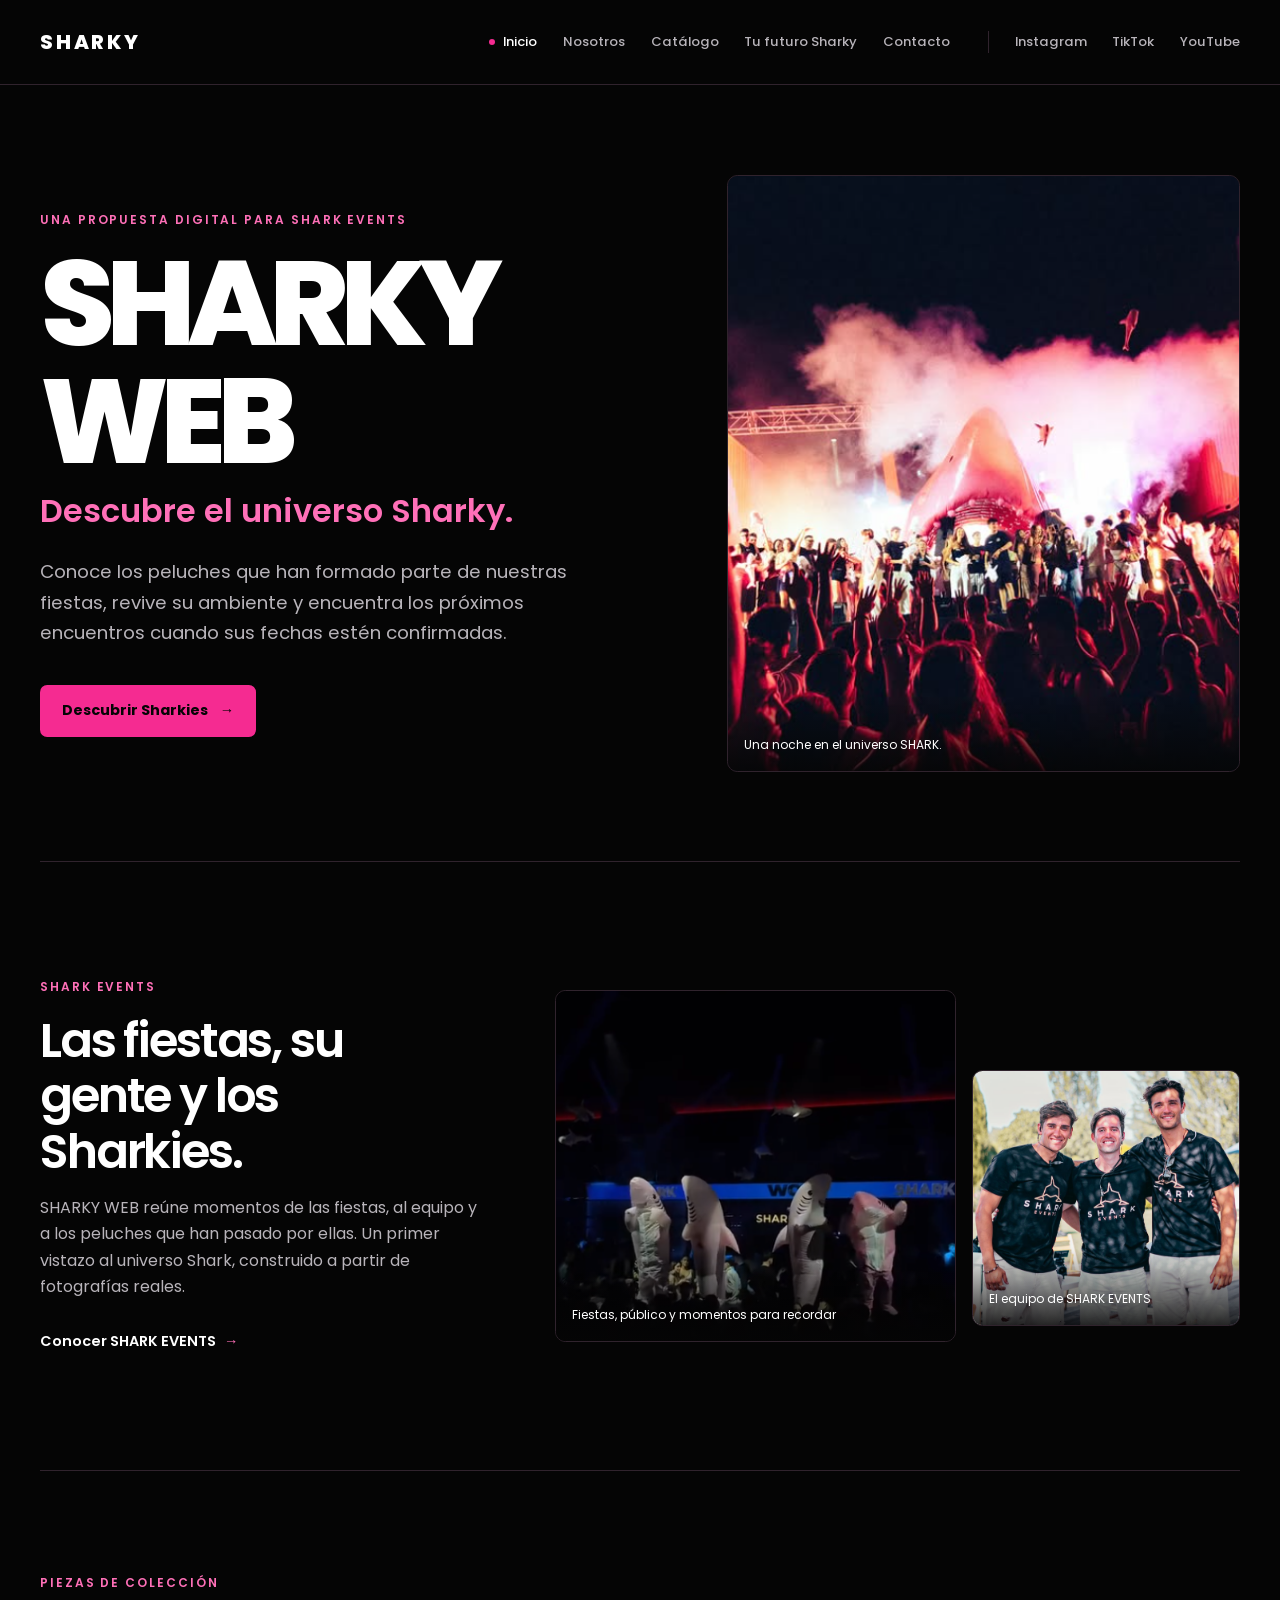
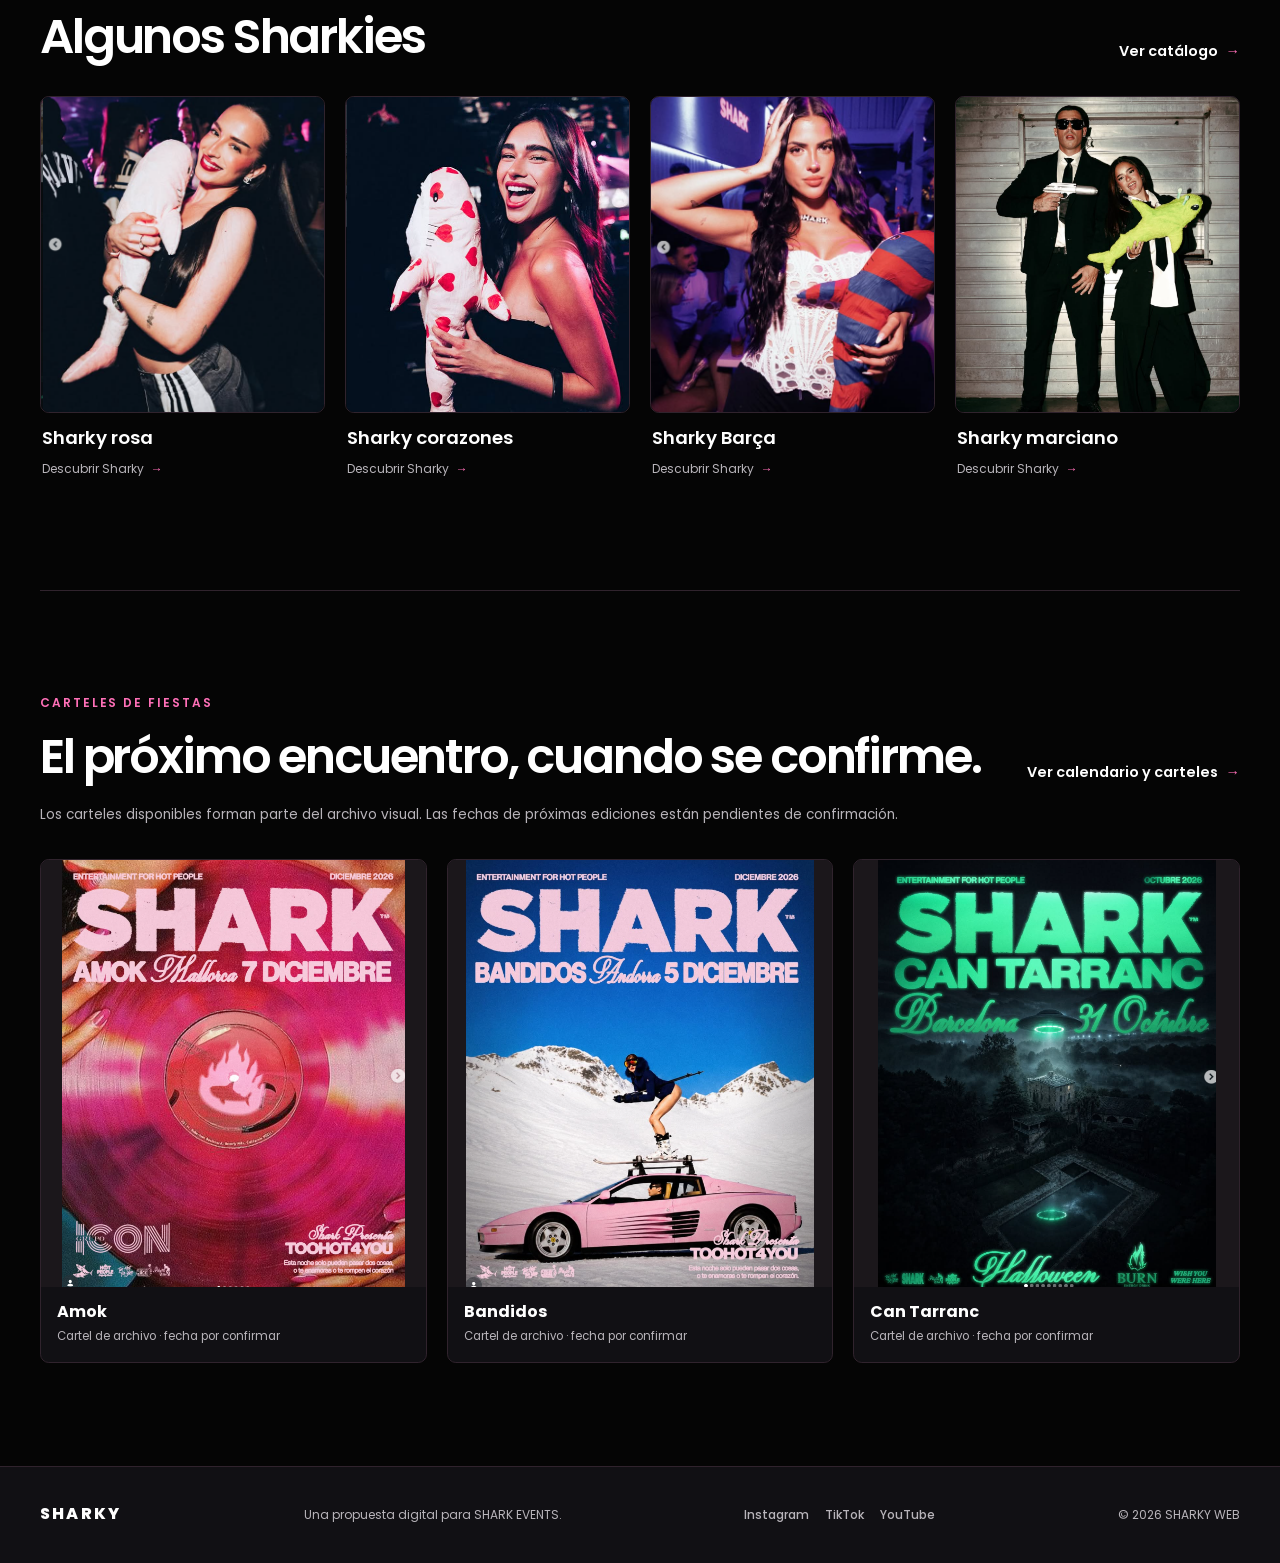
==== index.html @ 8a431811 "Principal sabes" ====
<!doctype html>
<html lang="es">
<head>
  <meta charset="utf-8">
  <meta name="viewport" content="width=device-width, initial-scale=1.0">
  <meta name="theme-color" content="#050505">
  <title>SHARKY WEB | Inicio</title>
  <link rel="preconnect" href="https://fonts.googleapis.com">
  <link rel="preconnect" href="https://fonts.gstatic.com" crossorigin>
  <link href="https://fonts.googleapis.com/css2?family=Poppins:wght@400;500;600;700;800&display=swap" rel="stylesheet">
  <link rel="stylesheet" href="../CSS/common.css">
  <link rel="stylesheet" href="../CSS/inicio.css">
  <script src="../JS/common.js" defer></script>
  <script src="../JS/catalogo.js" defer></script>
  <script src="../JS/eventos.js" defer></script>
</head>
<body>
  <a class="skip-link" href="#contenido">Saltar al contenido</a>
  <header class="site-header">
    <div class="container site-header__inner">
      <a class="site-logo" href="index.html" aria-label="SHARKY WEB, inicio">SHARKY</a>
      <button class="nav-toggle" type="button" aria-expanded="false" aria-controls="primary-navigation" aria-label="Abrir menú">
        <span></span><span></span><span></span>
      </button>
      <nav class="site-nav" id="primary-navigation" aria-label="Navegación principal">
        <div class="site-nav__links">
          <a class="site-nav__link" href="index.html">Inicio</a>
          <a class="site-nav__link" href="nosotros.html">Nosotros</a>
          <a class="site-nav__link" href="catalogo.html">Catálogo</a>
          <a class="site-nav__link" href="eventos.html">Tu futuro Sharky</a>
          <a class="site-nav__link" href="contacto.html">Contacto</a>
        </div>
        <div class="site-nav__social" aria-label="Redes sociales">
          <a href="contacto.html#redes">Instagram</a>
          <a href="contacto.html#redes">TikTok</a>
          <a href="contacto.html#redes">YouTube</a>
        </div>
      </nav>
    </div>
  </header>
  <main class="home-page" id="contenido">
    <section class="home-hero container" aria-labelledby="page-title">
      <div class="home-intro">
        <p class="eyebrow">Una propuesta digital para SHARK EVENTS</p>
        <h1 id="page-title">SHARKY WEB</h1>
        <p class="home-intro__subtitle">Descubre el universo Sharky.</p>
        <p class="home-intro__copy">Conoce los peluches que han formado parte de nuestras fiestas, revive su ambiente y encuentra los próximos encuentros cuando sus fechas estén confirmadas.</p>
        <a class="button button--primary" href="catalogo.html">Descubrir Sharkies <span class="button__arrow" aria-hidden="true">→</span></a>
      </div>
      <figure class="home-hero__media">
        <img src="../IMAGES/general/Captura de pantalla 2026-11-26 192529.png" alt="Público ante un escenario con humo rosa y una figura de tiburón" fetchpriority="high">
        <figcaption>Una noche en el universo SHARK.</figcaption>
      </figure>
    </section>

    <section class="home-about container" aria-labelledby="home-about-title">
      <div class="home-about__copy">
        <p class="eyebrow">SHARK EVENTS</p>
        <h2 id="home-about-title">Las fiestas, su gente y los Sharkies.</h2>
        <p>SHARKY WEB reúne momentos de las fiestas, al equipo y a los peluches que han pasado por ellas. Un primer vistazo al universo Shark, construido a partir de fotografías reales.</p>
        <a class="text-link" href="nosotros.html">Conocer SHARK EVENTS <span aria-hidden="true">→</span></a>
      </div>
      <div class="home-about__photos">
        <figure class="home-photo home-photo--crowd">
          <img src="../IMAGES/general/Captura de pantalla 2026-11-26 193026.png" alt="Público ante personas con disfraces inflables de tiburón" loading="lazy">
          <figcaption>Fiestas, público y momentos para recordar</figcaption>
        </figure>
        <figure class="home-photo home-photo--team">
          <img src="../IMAGES/equipo_fiestas_ambiente/Captura de pantalla 2026-11-26 193232.png" alt="Tres integrantes del equipo con camisetas SHARK EVENTS" loading="lazy">
          <figcaption>El equipo de SHARK EVENTS</figcaption>
        </figure>
      </div>
    </section>

    <section class="home-section container" aria-labelledby="featured-sharkies-title">
      <div class="section-heading">
        <div>
          <p class="eyebrow">Piezas de colección</p>
          <h2 id="featured-sharkies-title">Algunos Sharkies</h2>
        </div>
        <a class="text-link" href="catalogo.html">Ver catálogo <span aria-hidden="true">→</span></a>
      </div>
      <div class="sharky-grid sharky-grid--featured" data-sharky-featured data-limit="4" aria-live="polite"></div>
    </section>

    <section class="home-section home-events container" aria-labelledby="home-events-title">
      <div class="section-heading">
        <div>
          <p class="eyebrow">Carteles de fiestas</p>
          <h2 id="home-events-title">El próximo encuentro, cuando se confirme.</h2>
        </div>
        <a class="text-link" href="eventos.html">Ver calendario y carteles <span aria-hidden="true">→</span></a>
      </div>
      <p class="home-events__note">Los carteles disponibles forman parte del archivo visual. Las fechas de próximas ediciones están pendientes de confirmación.</p>
      <div class="event-preview-grid" data-event-preview data-limit="3" aria-live="polite"></div>
    </section>
  </main>
  <footer class="site-footer">
    <div class="container site-footer__inner">
      <a class="site-footer__brand" href="index.html">SHARKY</a>
      <p>Una propuesta digital para SHARK EVENTS.</p>
      <div class="site-footer__links" aria-label="Enlaces sociales">
        <a href="contacto.html#redes">Instagram</a>
        <a href="contacto.html#redes">TikTok</a>
        <a href="contacto.html#redes">YouTube</a>
      </div>
      <small>© 2026 SHARKY WEB</small>
    </div>
  </footer>
</body>
</html>
---- CSS/common.css ----
:root {
  color-scheme: dark;
  --color-black: #050505;
  --color-black-soft: #111014;
  --color-pink: #f52b91;
  --color-pink-light: #ff70b8;
  --color-white: #ffffff;
  --color-gray: #b8b4ba;
  --color-border: #30232d;
  --content-width: 1280px;
  --page-gutter: clamp(1rem, 3.2vw, 2.5rem);
  --transition: 180ms ease;
  font-family: "Poppins", sans-serif;
  font-synthesis: none;
  text-rendering: optimizeLegibility;
}

* {
  box-sizing: border-box;
}

html {
  min-width: 320px;
  scroll-behavior: smooth;
}

body {
  min-height: 100vh;
  margin: 0;
  display: flex;
  flex-direction: column;
  background: var(--color-black);
  color: var(--color-white);
  font-size: 1rem;
  line-height: 1.65;
}

body,
button,
a {
  font-family: "Poppins", sans-serif;
}

a {
  color: inherit;
  text-decoration: none;
}

a:focus-visible,
button:focus-visible {
  outline: 2px solid var(--color-pink-light);
  outline-offset: 4px;
}

button {
  color: inherit;
}

img {
  display: block;
  max-width: 100%;
  height: auto;
}

h1,
h2,
h3,
p {
  margin-top: 0;
}

h1,
h2,
h3 {
  line-height: 1.15;
}

.container {
  width: min(100% - var(--page-gutter) * 2, var(--content-width));
  margin-inline: auto;
}

.skip-link {
  position: absolute;
  z-index: 20;
  top: 0.75rem;
  left: 0.75rem;
  padding: 0.65rem 1rem;
  transform: translateY(-160%);
  border-radius: 0.35rem;
  background: var(--color-pink);
  color: var(--color-black);
  font-weight: 700;
}

.skip-link:focus {
  transform: translateY(0);
}

.site-header {
  position: relative;
  z-index: 10;
  border-bottom: 1px solid var(--color-border);
  background: var(--color-black);
}

.site-header__inner {
  min-height: 5.25rem;
  display: flex;
  align-items: center;
  justify-content: space-between;
  gap: 2rem;
}

.site-logo,
.site-footer__brand {
  flex: 0 0 auto;
  font-size: 1.25rem;
  font-weight: 800;
  letter-spacing: 0.14em;
}

.site-logo:hover,
.site-footer__brand:hover {
  color: var(--color-pink-light);
}

.site-nav {
  display: flex;
  align-items: center;
  gap: clamp(1.25rem, 3vw, 2.5rem);
}

.site-nav__links,
.site-nav__social {
  display: flex;
  align-items: center;
  gap: clamp(1rem, 2vw, 1.75rem);
}

.site-nav__link,
.site-nav__social a,
.site-footer__links a {
  color: var(--color-gray);
  font-size: 0.82rem;
  font-weight: 500;
  transition: color var(--transition);
}

.site-nav__link:hover,
.site-nav__social a:hover,
.site-footer__links a:hover {
  color: var(--color-white);
}

.site-nav__link[aria-current="page"] {
  color: var(--color-white);
}

.site-nav__link[aria-current="page"]::before {
  display: inline-block;
  width: 0.38rem;
  height: 0.38rem;
  margin: 0 0.5rem 0.1rem 0;
  border-radius: 50%;
  background: var(--color-pink);
  content: "";
}

.site-nav__social {
  padding-left: clamp(1rem, 2vw, 1.75rem);
  border-left: 1px solid var(--color-border);
}

.nav-toggle {
  display: none;
  width: 2.75rem;
  height: 2.75rem;
  align-items: center;
  justify-content: center;
  flex-direction: column;
  gap: 0.3rem;
  border: 1px solid var(--color-border);
  border-radius: 0.4rem;
  background: transparent;
  cursor: pointer;
}

.nav-toggle span {
  width: 1.15rem;
  height: 2px;
  background: var(--color-white);
  transition: transform var(--transition), opacity var(--transition);
}

.nav-toggle[aria-expanded="true"] span:first-child {
  transform: translateY(0.4rem) rotate(45deg);
}

.nav-toggle[aria-expanded="true"] span:nth-child(2) {
  opacity: 0;
}

.nav-toggle[aria-expanded="true"] span:last-child {
  transform: translateY(-0.4rem) rotate(-45deg);
}

.page-content {
  flex: 1;
  padding-block: clamp(4rem, 9vw, 8rem);
}

.page-intro {
  max-width: 48rem;
}

.page-intro h1 {
  margin-bottom: 1rem;
  font-size: clamp(2.4rem, 6vw, 4.5rem);
  font-weight: 700;
  letter-spacing: -0.055em;
}

.page-intro > p:last-child {
  max-width: 42rem;
  margin-bottom: 0;
  color: var(--color-gray);
  font-size: clamp(1rem, 2vw, 1.15rem);
}

.eyebrow {
  margin-bottom: 1rem;
  color: var(--color-pink-light);
  font-size: 0.75rem;
  font-weight: 600;
  letter-spacing: 0.16em;
  text-transform: uppercase;
}

.button {
  min-height: 3.25rem;
  display: inline-flex;
  align-items: center;
  justify-content: center;
  gap: 0.75rem;
  padding: 0.8rem 1.3rem;
  border: 1px solid transparent;
  border-radius: 0.45rem;
  font-size: 0.9rem;
  font-weight: 700;
  transition: background-color var(--transition), border-color var(--transition), color var(--transition);
}

.button--primary {
  background: var(--color-pink);
  color: var(--color-black);
}

.button--primary:hover {
  background: #d91e7b;
}

.button--secondary {
  border-color: var(--color-pink);
  background: transparent;
  color: var(--color-white);
}

.button--secondary:hover {
  background: rgb(245 43 145 / 10%);
  border-color: var(--color-pink-light);
}

.button__arrow {
  display: inline-block;
  transition: transform var(--transition);
}

.button:hover .button__arrow {
  transform: translateX(0.25rem);
}

.sharky-grid {
  display: grid;
  grid-template-columns: repeat(4, minmax(0, 1fr));
  gap: clamp(0.8rem, 2vw, 1.25rem);
}

.sharky-card {
  min-width: 0;
}

.sharky-card__media {
  overflow: hidden;
  aspect-ratio: 0.9;
  border: 1px solid var(--color-border);
  border-radius: 0.55rem;
  background: var(--color-black-soft);
}

.sharky-card__media img {
  width: 100%;
  height: 100%;
  object-fit: cover;
  transition: transform 250ms ease;
}

.sharky-card:hover .sharky-card__media img {
  transform: scale(1.025);
}

.sharky-card__content {
  padding: 0.85rem 0.1rem 0.4rem;
}

.sharky-card__title {
  margin-bottom: 0.45rem;
  font-size: clamp(0.95rem, 1.5vw, 1.15rem);
  font-weight: 600;
}

.sharky-card__title a:hover,
.sharky-card__title a:focus-visible {
  color: var(--color-pink-light);
}

.sharky-card__link {
  display: inline-flex;
  align-items: center;
  gap: 0.45rem;
  color: var(--color-gray);
  font-size: 0.75rem;
}

.sharky-card__link span {
  color: var(--color-pink-light);
  transition: transform var(--transition);
}

.sharky-card__link:hover span {
  transform: translateX(0.2rem);
}

.event-preview-grid {
  display: grid;
  grid-template-columns: repeat(3, minmax(0, 1fr));
  gap: clamp(0.8rem, 2vw, 1.25rem);
}

.event-preview-card {
  min-width: 0;
  overflow: hidden;
  border: 1px solid var(--color-border);
  border-radius: 0.55rem;
  background: var(--color-black-soft);
  transition: transform var(--transition), border-color var(--transition);
}

.event-preview-card:hover {
  transform: translateY(-0.2rem);
  border-color: var(--color-pink);
}

.event-preview-card__link {
  display: block;
}

.event-preview-card__image {
  width: 100%;
  aspect-ratio: 0.9;
  background: #1b171b;
  object-fit: contain;
}

.event-preview-card__content {
  padding: 1rem;
}

.event-preview-card__title {
  margin-bottom: 0.35rem;
  font-size: 1rem;
}

.event-preview-card__meta {
  margin: 0;
  color: var(--color-gray);
  font-size: 0.72rem;
}

.site-footer {
  margin-top: auto;
  border-top: 1px solid var(--color-border);
  background: var(--color-black-soft);
}

.site-footer__inner {
  min-height: 6rem;
  display: flex;
  align-items: center;
  justify-content: space-between;
  gap: 1rem 2rem;
  padding-block: 1.5rem;
}

.site-footer__brand {
  font-size: 1rem;
}

.site-footer__inner p,
.site-footer__inner small {
  margin: 0;
  color: var(--color-gray);
  font-size: 0.75rem;
}

.site-footer__links {
  display: flex;
  gap: 1rem;
}

.site-footer__links a {
  font-size: 0.75rem;
}

@media (max-width: 960px) {
  .sharky-grid {
    grid-template-columns: repeat(2, minmax(0, 1fr));
  }

  .event-preview-grid {
    grid-template-columns: repeat(2, minmax(0, 1fr));
  }

  .site-header__inner {
    min-height: 4.75rem;
    flex-wrap: wrap;
    gap: 0;
    padding-block: 0.6rem;
  }

  .nav-toggle {
    display: flex;
  }

  .site-nav {
    display: none;
    width: 100%;
    align-items: stretch;
    flex-direction: column;
    gap: 1.25rem;
    padding: 1.25rem 0 0.75rem;
  }

  .site-header.is-menu-open .site-nav {
    display: flex;
  }

  .site-nav__links,
  .site-nav__social {
    align-items: stretch;
    flex-direction: column;
    gap: 0;
  }

  .site-nav__link,
  .site-nav__social a {
    padding: 0.7rem 0;
    font-size: 0.95rem;
  }

  .site-nav__social {
    padding: 0.6rem 0 0;
    border-top: 1px solid var(--color-border);
    border-left: 0;
  }

  .site-footer__inner {
    flex-wrap: wrap;
  }
}

@media (max-width: 520px) {
  .sharky-grid {
    grid-template-columns: repeat(2, minmax(0, 1fr));
    gap: 0.75rem;
  }

  .event-preview-grid {
    grid-template-columns: 1fr;
  }

  .site-footer__inner {
    align-items: flex-start;
    flex-direction: column;
    gap: 0.8rem;
  }

  .page-content {
    padding-block: 3.5rem 5rem;
  }
}

@media (prefers-reduced-motion: reduce) {
  *,
  *::before,
  *::after {
    scroll-behavior: auto !important;
    transition-duration: 0.01ms !important;
  }
}
---- CSS/inicio.css ----
.home-page {
  width: 100%;
}

.home-hero {
  min-height: min(45rem, calc(100svh - 5.25rem));
  display: grid;
  grid-template-columns: minmax(0, 1fr) minmax(18rem, 0.86fr);
  align-items: center;
  gap: clamp(2rem, 7vw, 6rem);
  padding-block: clamp(3rem, 7vw, 6.5rem);
}

.home-intro {
  max-width: 34rem;
}

.home-intro h1 {
  margin-bottom: 0.25rem;
  font-size: clamp(3.5rem, 11vw, 7.5rem);
  font-weight: 800;
  letter-spacing: -0.075em;
  line-height: 0.98;
}

.home-intro__subtitle {
  margin-bottom: 1.25rem;
  color: var(--color-pink-light);
  font-size: clamp(1.3rem, 3vw, 2rem);
  font-weight: 600;
}

.home-intro__copy {
  max-width: 38rem;
  margin-bottom: 2.25rem;
  color: var(--color-gray);
  font-size: clamp(1rem, 2vw, 1.15rem);
}

.home-hero__media,
.home-photo {
  position: relative;
  margin: 0;
  overflow: hidden;
  border: 1px solid var(--color-border);
  border-radius: 0.65rem;
  background: var(--color-black-soft);
}

.home-hero__media {
  aspect-ratio: 0.86;
  max-height: 38rem;
}

.home-hero__media img,
.home-photo img {
  width: 100%;
  height: 100%;
  object-fit: cover;
}

.home-hero__media img {
  object-position: center 38%;
}

.home-hero__media figcaption,
.home-photo figcaption {
  position: absolute;
  right: 0;
  bottom: 0;
  left: 0;
  padding: 2.5rem 1rem 1rem;
  background: linear-gradient(transparent, rgb(5 5 5 / 85%));
  color: var(--color-white);
  font-size: 0.75rem;
}

.home-about {
  display: grid;
  grid-template-columns: minmax(15rem, 0.78fr) minmax(0, 1.22fr);
  align-items: center;
  gap: clamp(2rem, 6vw, 5rem);
  padding-block: clamp(4rem, 9vw, 8rem);
  border-top: 1px solid var(--color-border);
}

.home-about__copy h2,
.section-heading h2 {
  margin-bottom: 1rem;
  font-size: clamp(1.8rem, 4vw, 3rem);
  font-weight: 600;
  letter-spacing: -0.045em;
}

.home-about__copy > p:not(.eyebrow) {
  margin-bottom: 1.75rem;
  color: var(--color-gray);
}

.home-about__photos {
  min-height: 22rem;
  display: grid;
  grid-template-columns: 1.2fr 0.8fr;
  align-items: center;
  gap: 1rem;
}

.home-photo--crowd {
  height: 22rem;
}

.home-photo--team {
  height: 16rem;
  margin-top: 4rem;
}

.home-section {
  padding-block: clamp(3.5rem, 8vw, 6.5rem);
  border-top: 1px solid var(--color-border);
}

.section-heading {
  display: flex;
  align-items: end;
  justify-content: space-between;
  gap: 1.5rem;
  margin-bottom: 2rem;
}

.section-heading h2 {
  margin-bottom: 0;
}

.text-link {
  display: inline-flex;
  align-items: center;
  gap: 0.5rem;
  color: var(--color-white);
  font-size: 0.9rem;
  font-weight: 600;
  white-space: nowrap;
}

.text-link span {
  color: var(--color-pink-light);
  transition: transform var(--transition);
}

.text-link:hover span {
  transform: translateX(0.25rem);
}

.home-events__note {
  margin: -0.75rem 0 2rem;
  color: var(--color-gray);
  font-size: 0.85rem;
}

@media (max-width: 800px) {
  .home-hero {
    min-height: auto;
    grid-template-columns: 1fr;
  }

  .home-hero__media {
    width: min(100%, 34rem);
    max-height: 32rem;
    justify-self: center;
  }

  .home-about {
    grid-template-columns: 1fr;
  }
}

@media (max-width: 560px) {
  .home-about__photos {
    min-height: 0;
    grid-template-columns: 1fr;
  }

  .home-photo--crowd {
    height: 18rem;
  }

  .home-photo--team {
    width: 82%;
    height: 14rem;
    margin: -0.25rem 0 0 auto;
  }

  .section-heading {
    align-items: flex-start;
    flex-direction: column;
  }
}
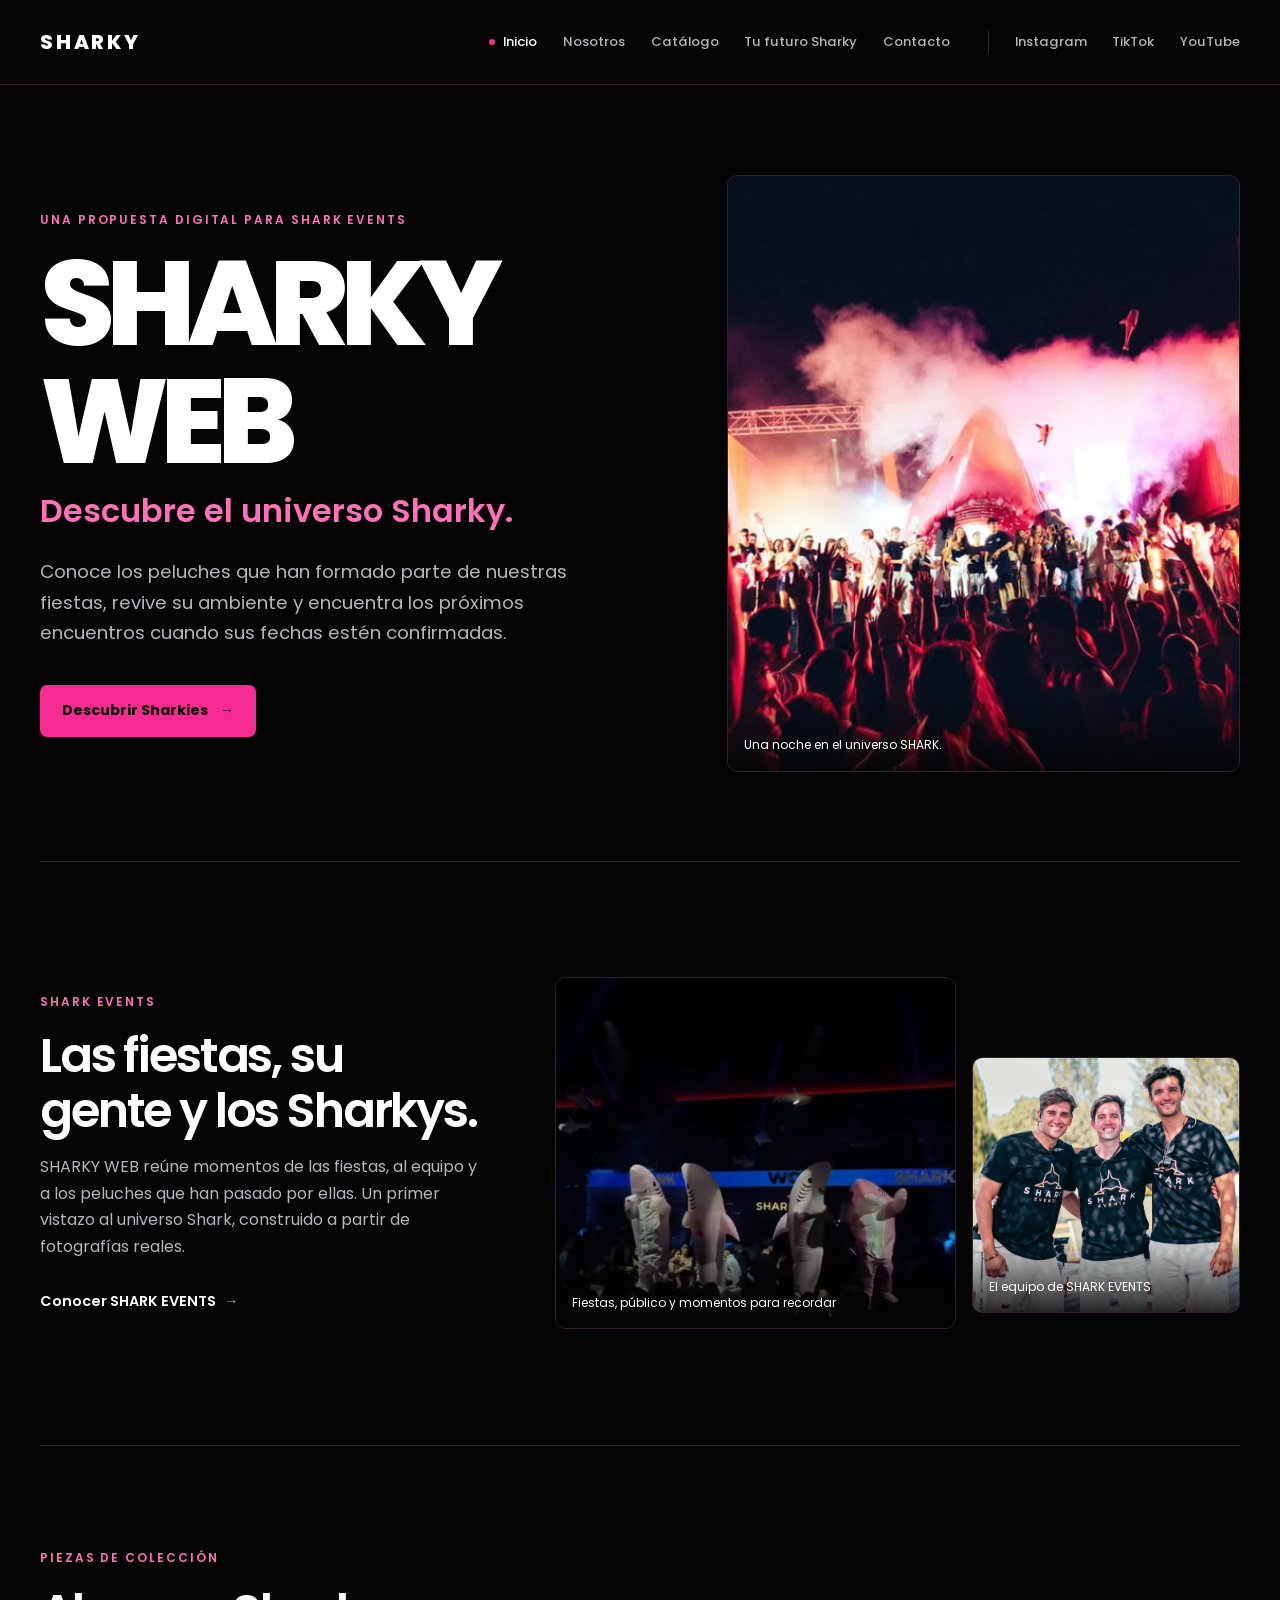
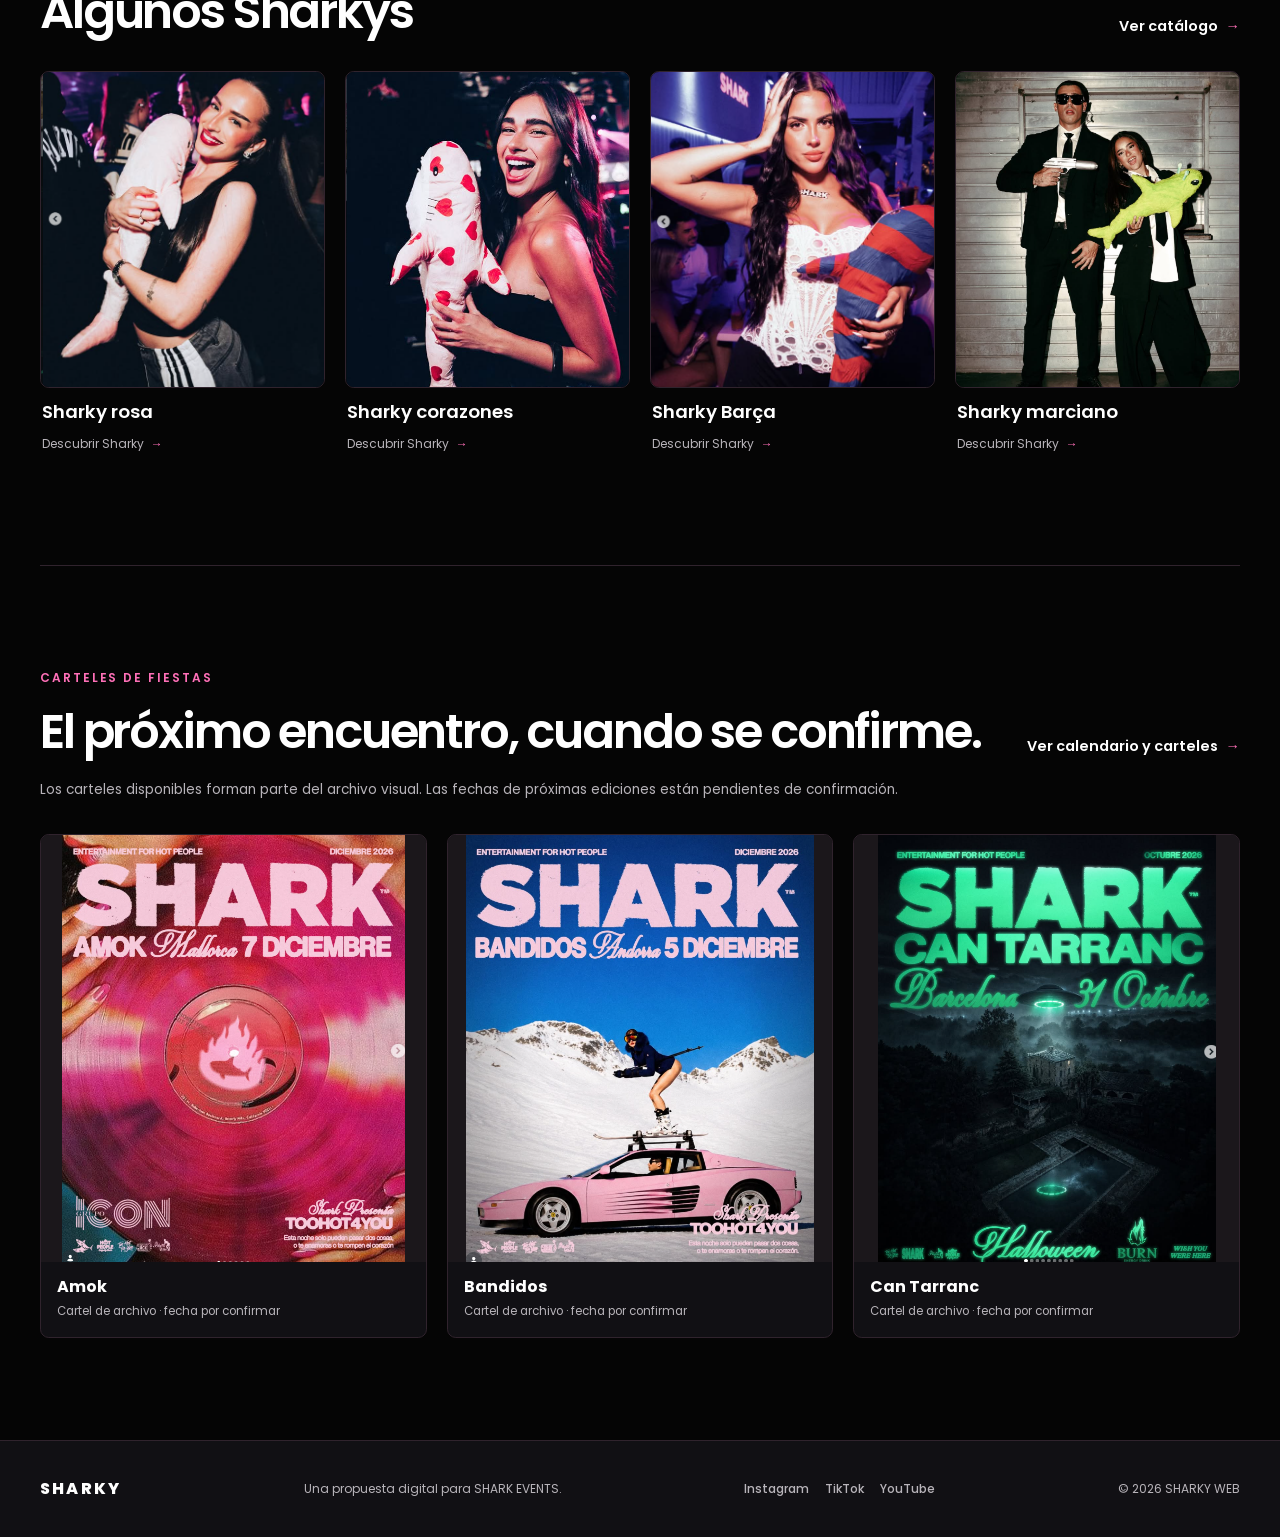
==== commit 8bba05f0: "v4" ====
--- a/index.html
+++ b/index.html
@@ -8,11 +8,11 @@
   <link rel="preconnect" href="https://fonts.googleapis.com">
   <link rel="preconnect" href="https://fonts.gstatic.com" crossorigin>
   <link href="https://fonts.googleapis.com/css2?family=Poppins:wght@400;500;600;700;800&display=swap" rel="stylesheet">
-  <link rel="stylesheet" href="../CSS/common.css">
-  <link rel="stylesheet" href="../CSS/inicio.css">
-  <script src="../JS/common.js" defer></script>
-  <script src="../JS/catalogo.js" defer></script>
-  <script src="../JS/eventos.js" defer></script>
+  <link rel="stylesheet" href="CSS/common.css">
+  <link rel="stylesheet" href="CSS/inicio.css">
+  <script src="JS/common.js" defer></script>
+  <script src="JS/catalogo.js" defer></script>
+  <script src="JS/eventos.js" defer></script>
 </head>
 <body>
   <a class="skip-link" href="#contenido">Saltar al contenido</a>
@@ -48,7 +48,7 @@
         <a class="button button--primary" href="catalogo.html">Descubrir Sharkies <span class="button__arrow" aria-hidden="true">→</span></a>
       </div>
       <figure class="home-hero__media">
-        <img src="../IMAGES/general/Captura de pantalla 2026-11-26 192529.png" alt="Público ante un escenario con humo rosa y una figura de tiburón" fetchpriority="high">
+        <img src="IMAGES/general/Captura de pantalla 2026-11-26 192529.png" alt="Público ante un escenario con humo rosa y una figura de tiburón" fetchpriority="high">
         <figcaption>Una noche en el universo SHARK.</figcaption>
       </figure>
     </section>
@@ -56,17 +56,17 @@
     <section class="home-about container" aria-labelledby="home-about-title">
       <div class="home-about__copy">
         <p class="eyebrow">SHARK EVENTS</p>
-        <h2 id="home-about-title">Las fiestas, su gente y los Sharkies.</h2>
+        <h2 id="home-about-title">Las fiestas, su gente y los Sharkys.</h2>
         <p>SHARKY WEB reúne momentos de las fiestas, al equipo y a los peluches que han pasado por ellas. Un primer vistazo al universo Shark, construido a partir de fotografías reales.</p>
         <a class="text-link" href="nosotros.html">Conocer SHARK EVENTS <span aria-hidden="true">→</span></a>
       </div>
       <div class="home-about__photos">
         <figure class="home-photo home-photo--crowd">
-          <img src="../IMAGES/general/Captura de pantalla 2026-11-26 193026.png" alt="Público ante personas con disfraces inflables de tiburón" loading="lazy">
+          <img src="IMAGES/general/Captura de pantalla 2026-11-26 193026.png" alt="Público ante personas con disfraces inflables de tiburón" loading="lazy">
           <figcaption>Fiestas, público y momentos para recordar</figcaption>
         </figure>
         <figure class="home-photo home-photo--team">
-          <img src="../IMAGES/equipo_fiestas_ambiente/Captura de pantalla 2026-11-26 193232.png" alt="Tres integrantes del equipo con camisetas SHARK EVENTS" loading="lazy">
+          <img src="IMAGES/equipo_fiestas_ambiente/Captura de pantalla 2026-11-26 193232.png" alt="Tres integrantes del equipo con camisetas SHARK EVENTS" loading="lazy">
           <figcaption>El equipo de SHARK EVENTS</figcaption>
         </figure>
       </div>
@@ -76,7 +76,7 @@
       <div class="section-heading">
         <div>
           <p class="eyebrow">Piezas de colección</p>
-          <h2 id="featured-sharkies-title">Algunos Sharkies</h2>
+          <h2 id="featured-sharkies-title">Algunos Sharkys</h2>
         </div>
         <a class="text-link" href="catalogo.html">Ver catálogo <span aria-hidden="true">→</span></a>
       </div>
